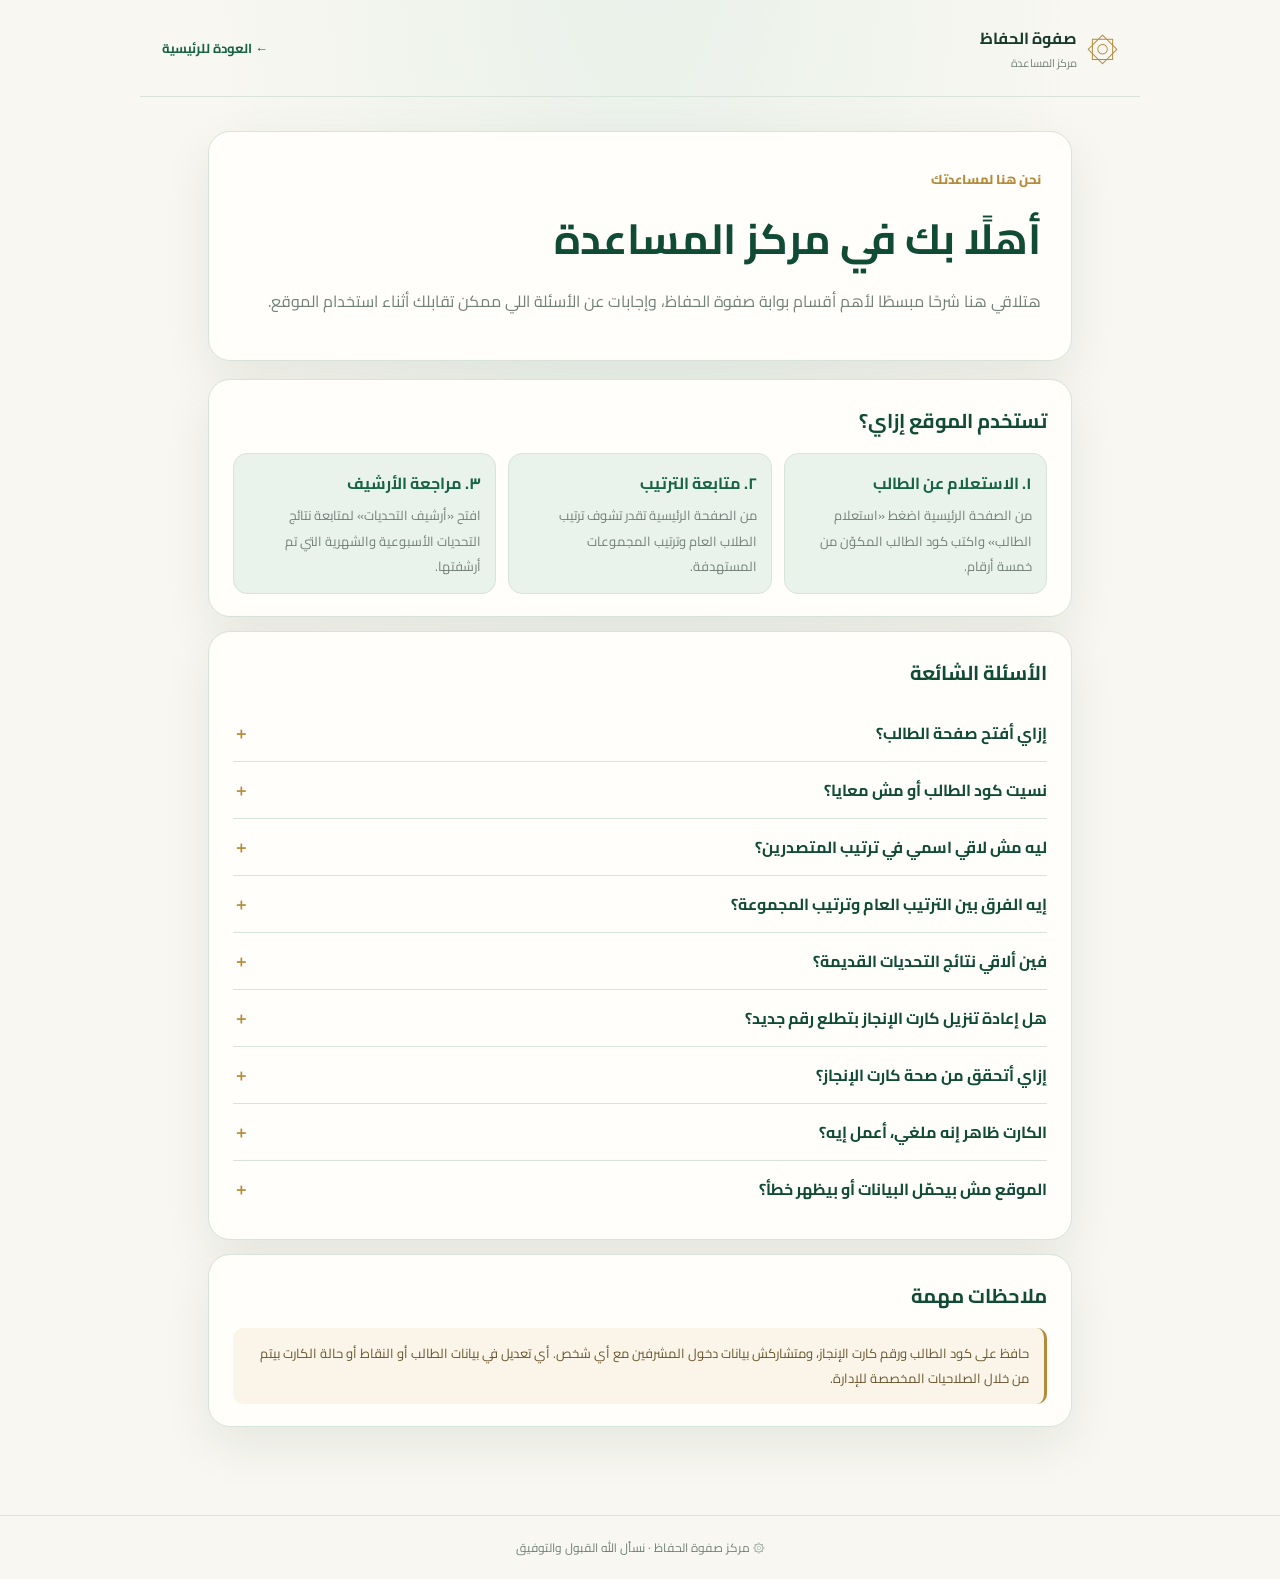
==== help.html @ 3754e18f "Add public help center page" ====
<!doctype html>
<html lang="ar" dir="rtl">
<head>
<meta charset="utf-8"><meta name="viewport" content="width=device-width,initial-scale=1">
<meta name="theme-color" content="#f8f7f1"><meta name="description" content="مركز المساعدة - بوابة مسابقة صفوة الحفاظ">
<title>مركز المساعدة | صفوة الحفاظ</title>
<link rel="preconnect" href="https://fonts.googleapis.com"><link rel="preconnect" href="https://fonts.gstatic.com" crossorigin>
<link href="https://fonts.googleapis.com/css2?family=Cairo:wght@400;500;600;700;800&display=swap" rel="stylesheet">
<style>
:root{font-family:Cairo,sans-serif;color:#18392c;background:#f8f7f1;--surface:#fffefa;--green:#176344;--deep:#104b35;--gold:#b58b3b;--muted:#718078;--line:#d8e3d9;--soft:#eaf2ec;--shadow:0 18px 50px rgba(24,57,44,.08)}
*{box-sizing:border-box}body{margin:0;min-height:100vh;background:radial-gradient(ellipse at 50% -10%,#e8f1e9 0%,transparent 48%),#f8f7f1;color:#18392c}
header{max-width:1000px;margin:auto;padding:18px 22px;border-bottom:1px solid var(--line);display:flex;align-items:center;justify-content:space-between}
.brand{display:flex;align-items:center;gap:10px;color:inherit;text-decoration:none}.mark{font-size:32px;color:var(--gold)}.brand b,.brand small{display:block}.brand small{font-size:11px;color:var(--muted)}
.back{color:var(--green);text-decoration:none;font-weight:700;font-size:13px}
main{max-width:900px;margin:34px auto;padding:0 18px 40px}.intro,.help-card{background:var(--surface);border:1px solid var(--line);border-radius:22px;box-shadow:var(--shadow)}
.intro{padding:35px 30px;margin-bottom:18px}.eyebrow{color:var(--gold);font-size:13px;font-weight:800}.intro h1{margin:8px 0;color:var(--deep);font-size:clamp(28px,5vw,42px)}p{line-height:1.95;color:var(--muted);margin:8px 0}
.help-card{padding:22px 24px;margin:14px 0}.help-card h2{margin:0 0 14px;color:var(--deep);font-size:20px}.steps{display:grid;grid-template-columns:repeat(3,1fr);gap:12px}.step{padding:14px;border:1px solid var(--line);border-radius:14px;background:var(--soft)}.step b{display:block;color:var(--green);margin-bottom:5px}.step p{font-size:13px;margin:0}
details{border-top:1px solid var(--line);padding:13px 0}details:first-of-type{border-top:0}summary{cursor:pointer;font-weight:700;color:var(--deep);list-style:none;display:flex;justify-content:space-between;gap:12px}summary::-webkit-details-marker{display:none}summary:after{content:'＋';color:var(--gold)}details[open] summary:after{content:'−'}details p{font-size:14px;margin:10px 0 0}
.notice{padding:13px 15px;border-right:3px solid var(--gold);background:#faf5e8;border-radius:10px;font-size:13px;color:#69552d;line-height:1.9}
footer{text-align:center;color:var(--muted);font-size:12px;padding:20px;border-top:1px solid var(--line)}
@media(max-width:650px){header{padding:14px}.intro{padding:25px 20px}.help-card{padding:18px}.steps{grid-template-columns:1fr}}
</style>
</head>
<body>
<header><a class="brand" href="index.html"><span class="mark">۞</span><span><b>صفوة الحفاظ</b><small>مركز المساعدة</small></span></a><a class="back" href="index.html">← العودة للرئيسية</a></header>
<main>
<section class="intro"><div class="eyebrow">نحن هنا لمساعدتك</div><h1>أهلًا بك في مركز المساعدة</h1><p>هتلاقي هنا شرحًا مبسطًا لأهم أقسام بوابة صفوة الحفاظ، وإجابات عن الأسئلة اللي ممكن تقابلك أثناء استخدام الموقع.</p></section>
<section class="help-card"><h2>تستخدم الموقع إزاي؟</h2><div class="steps">
<div class="step"><b>١. الاستعلام عن الطالب</b><p>من الصفحة الرئيسية اضغط «استعلام الطالب» واكتب كود الطالب المكوّن من خمسة أرقام.</p></div>
<div class="step"><b>٢. متابعة الترتيب</b><p>من الصفحة الرئيسية تقدر تشوف ترتيب الطلاب العام وترتيب المجموعات المستهدفة.</p></div>
<div class="step"><b>٣. مراجعة الأرشيف</b><p>افتح «أرشيف التحديات» لمتابعة نتائج التحديات الأسبوعية والشهرية التي تم أرشفتها.</p></div>
</div></section>
<section class="help-card"><h2>الأسئلة الشائعة</h2>
<details><summary>إزاي أفتح صفحة الطالب؟</summary><p>ارجع للصفحة الرئيسية، واضغط «استعلام الطالب»، ثم اكتب كود الطالب المكوّن من خمسة أرقام واضغط «عرض صفحتي».</p></details>
<details><summary>نسيت كود الطالب أو مش معايا؟</summary><p>صفحة الاستعلام بتحتاج كود الطالب. راجع إدارة المركز للحصول على الكود الصحيح، ومتستخدمش كود طالب تاني.</p></details>
<details><summary>ليه مش لاقي اسمي في ترتيب المتصدرين؟</summary><p>لوحة المتصدرين بتعرض أفضل عشرة طلاب في الترتيب العام، أو أفضل الطلاب داخل المجموعة المختارة؛ عدم ظهور الاسم في القائمة لا يعني بالضرورة عدم وجود نقاط للطالب.</p></details>
<details><summary>إيه الفرق بين الترتيب العام وترتيب المجموعة؟</summary><p>الترتيب العام بيقارن إجمالي نقاط الطلاب النشطين في المركز كله، أما ترتيب المجموعة فبيظهر أفضل الطلاب داخل المجموعة اللي تختارها.</p></details>
<details><summary>فين ألاقي نتائج التحديات القديمة؟</summary><p>من الصفحة الرئيسية انزل إلى «أرشيف التحديات»، وافتح الشهر المطلوب، وبعدها اختار نتيجة الأسبوع أو نتيجة الشهر المتاحة.</p></details>
<details><summary>هل إعادة تنزيل كارت الإنجاز بتطلع رقم جديد؟</summary><p>لا. الكارت الصادر للطالب بيحتفظ بنفس رقمه وبياناته المحفوظة عند إعادة تنزيله، إلا إذا ألغت الإدارة اعتماده.</p></details>
<details><summary>إزاي أتحقق من صحة كارت الإنجاز؟</summary><p>امسح رمز QR الموجود على الكارت بكاميرا الهاتف؛ هتفتح صفحة التحقق وتعرض حالة الكارت المسجل.</p></details>
<details><summary>الكارت ظاهر إنه ملغي، أعمل إيه؟</summary><p>تواصل مع إدارة المركز لمراجعة حالة الكارت. إعادة اعتماد الكارت أو إلغاء اعتماده من صلاحيات الإدارة فقط.</p></details>
<details><summary>الموقع مش بيحمّل البيانات أو بيظهر خطأ؟</summary><p>اتأكد من اتصال الإنترنت، وبعدها حدّث الصفحة وجرب مرة تانية. لو المشكلة مستمرة، تواصل مع إدارة المركز واذكر الصفحة اللي ظهر فيها الخطأ.</p></details>
</section>
<section class="help-card"><h2>ملاحظات مهمة</h2><div class="notice">حافظ على كود الطالب ورقم كارت الإنجاز، ومتشاركش بيانات دخول المشرفين مع أي شخص. أي تعديل في بيانات الطالب أو النقاط أو حالة الكارت بيتم من خلال الصلاحيات المخصصة للإدارة.</div></section>
</main>
<footer>۞ مركز صفوة الحفاظ · نسأل الله القبول والتوفيق</footer>
</body></html>
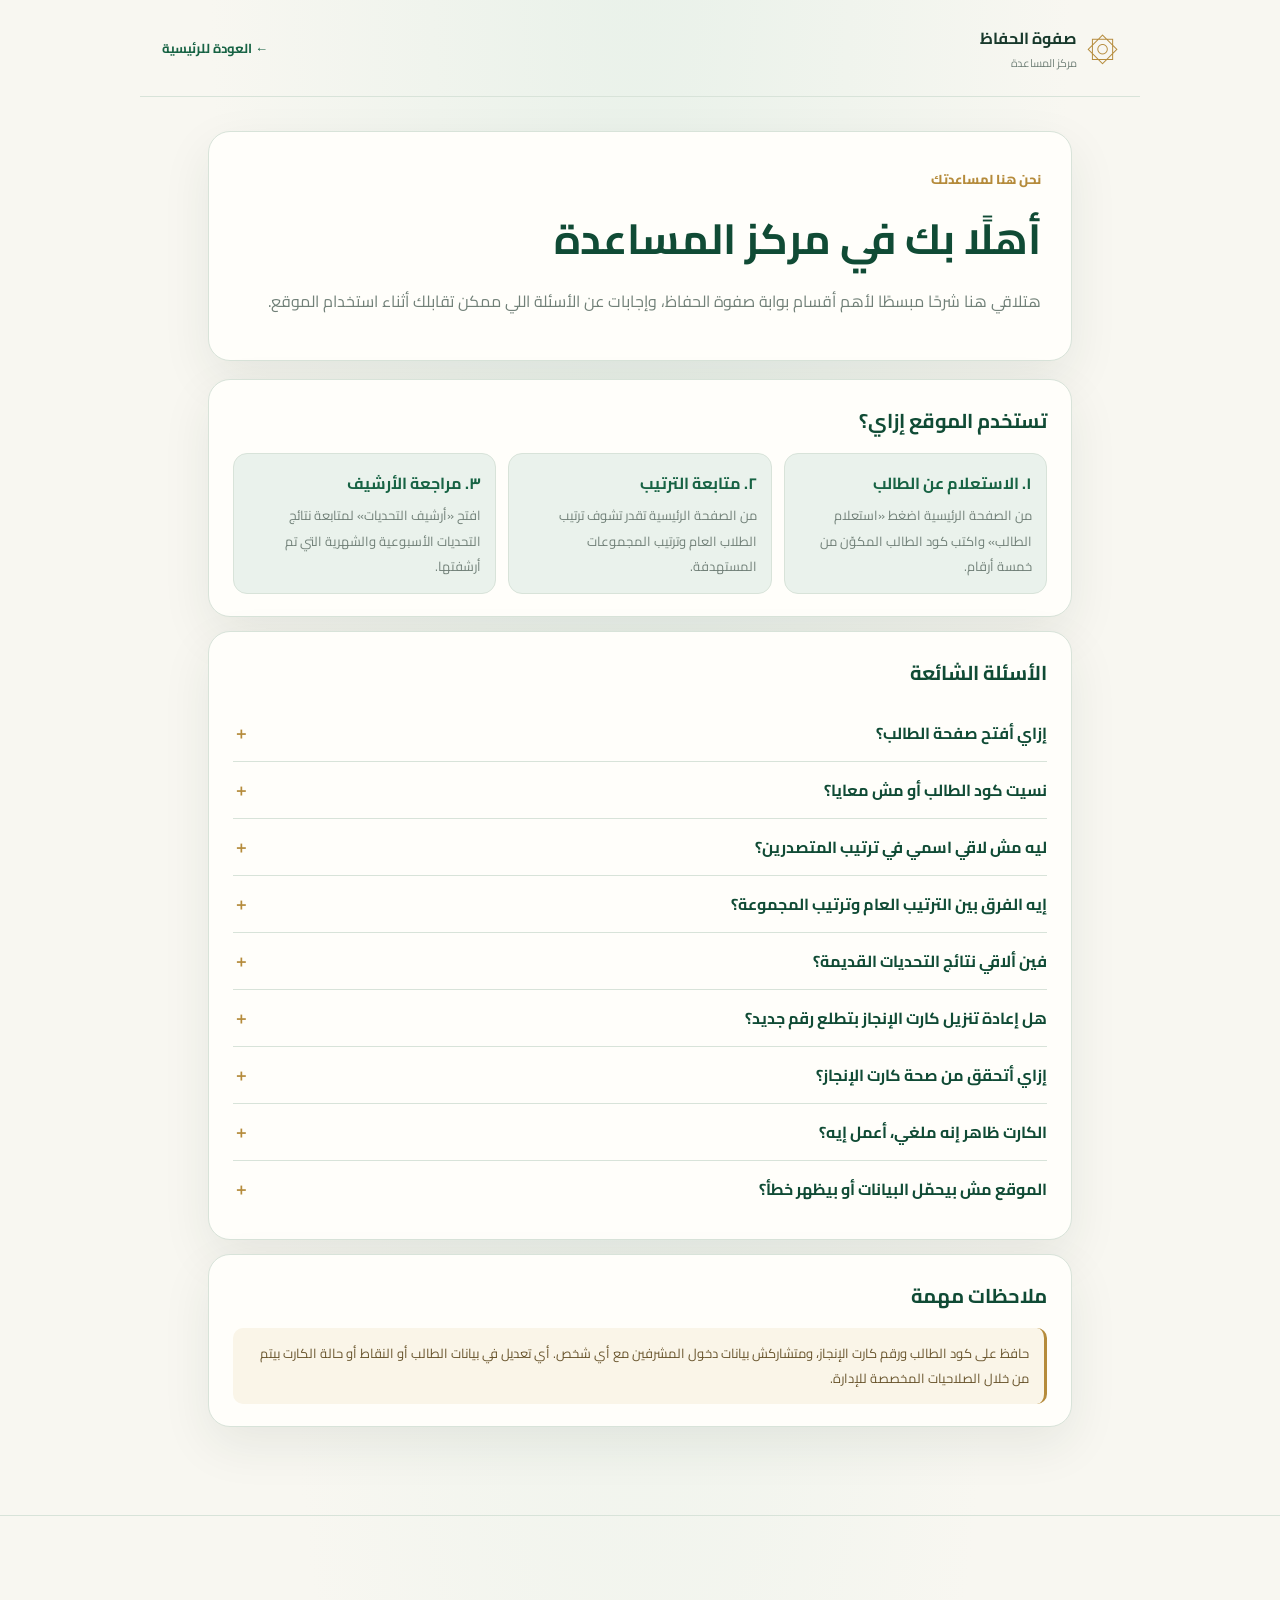
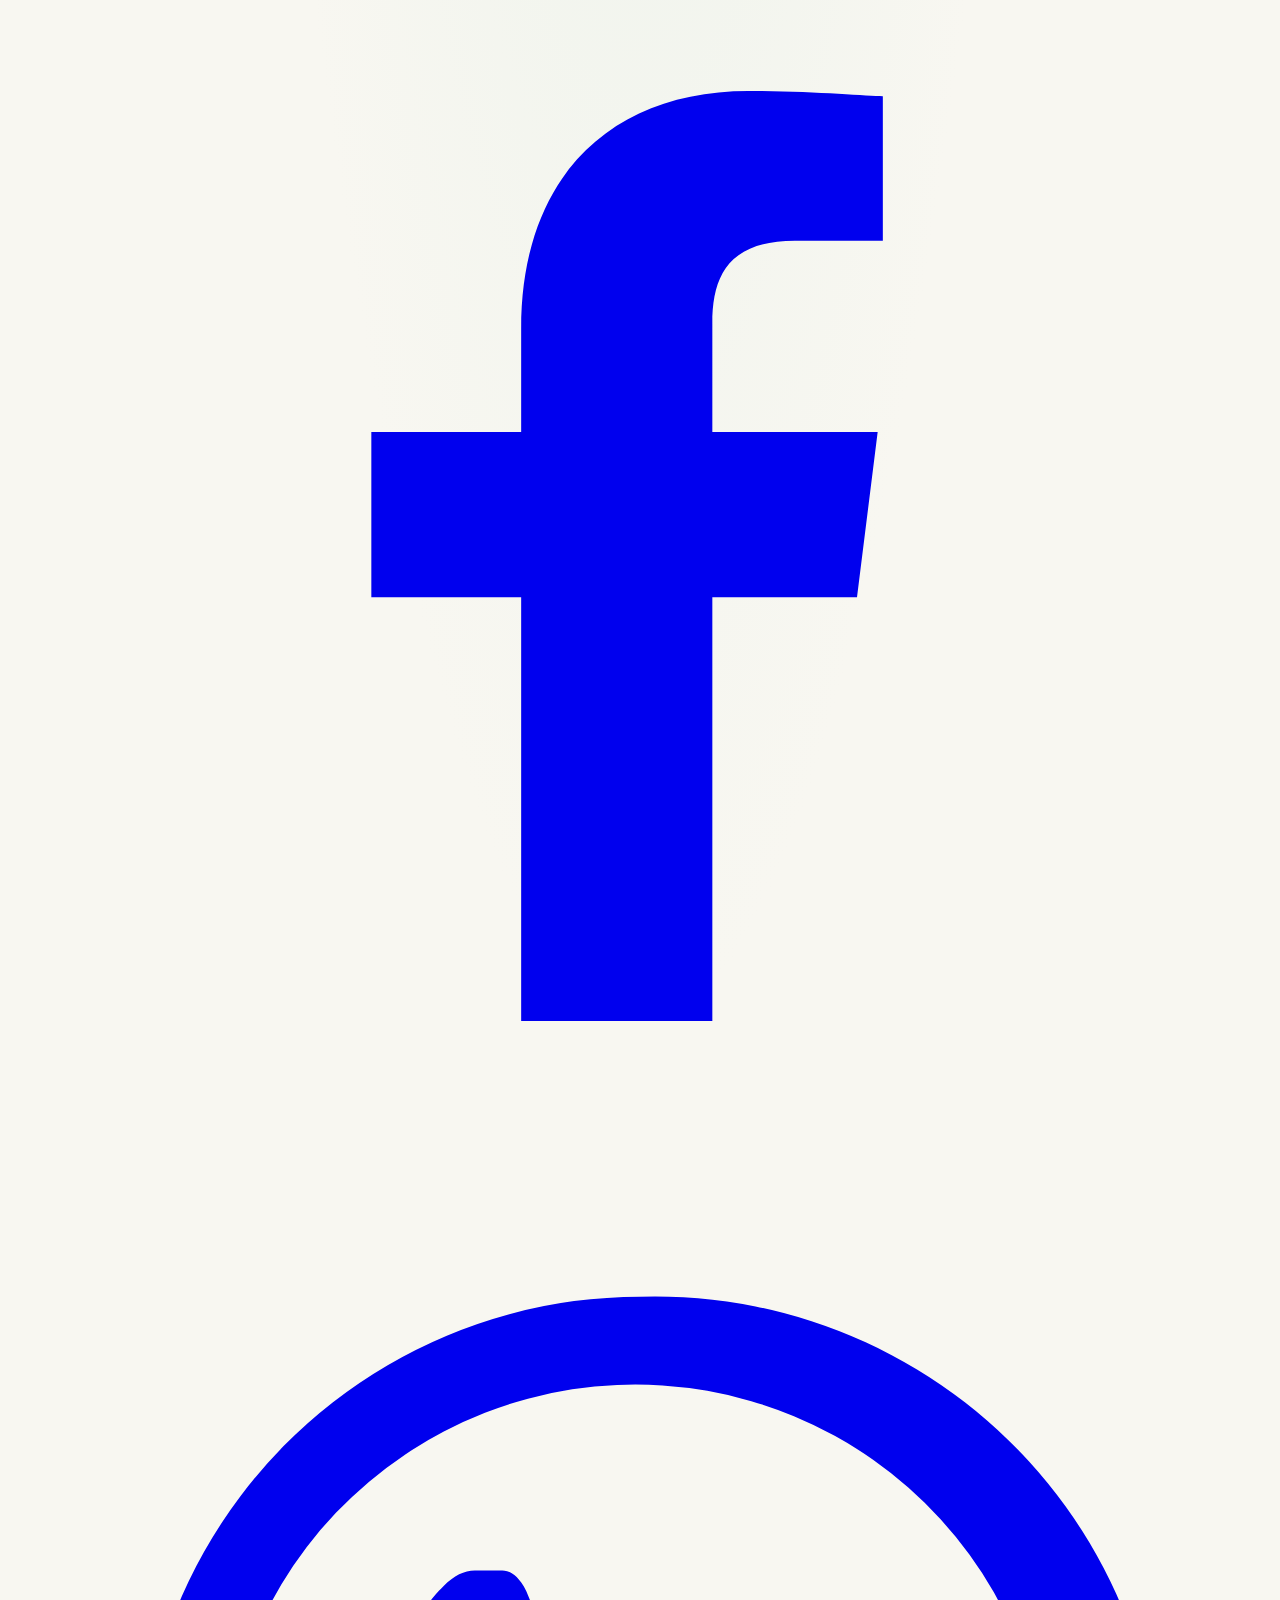
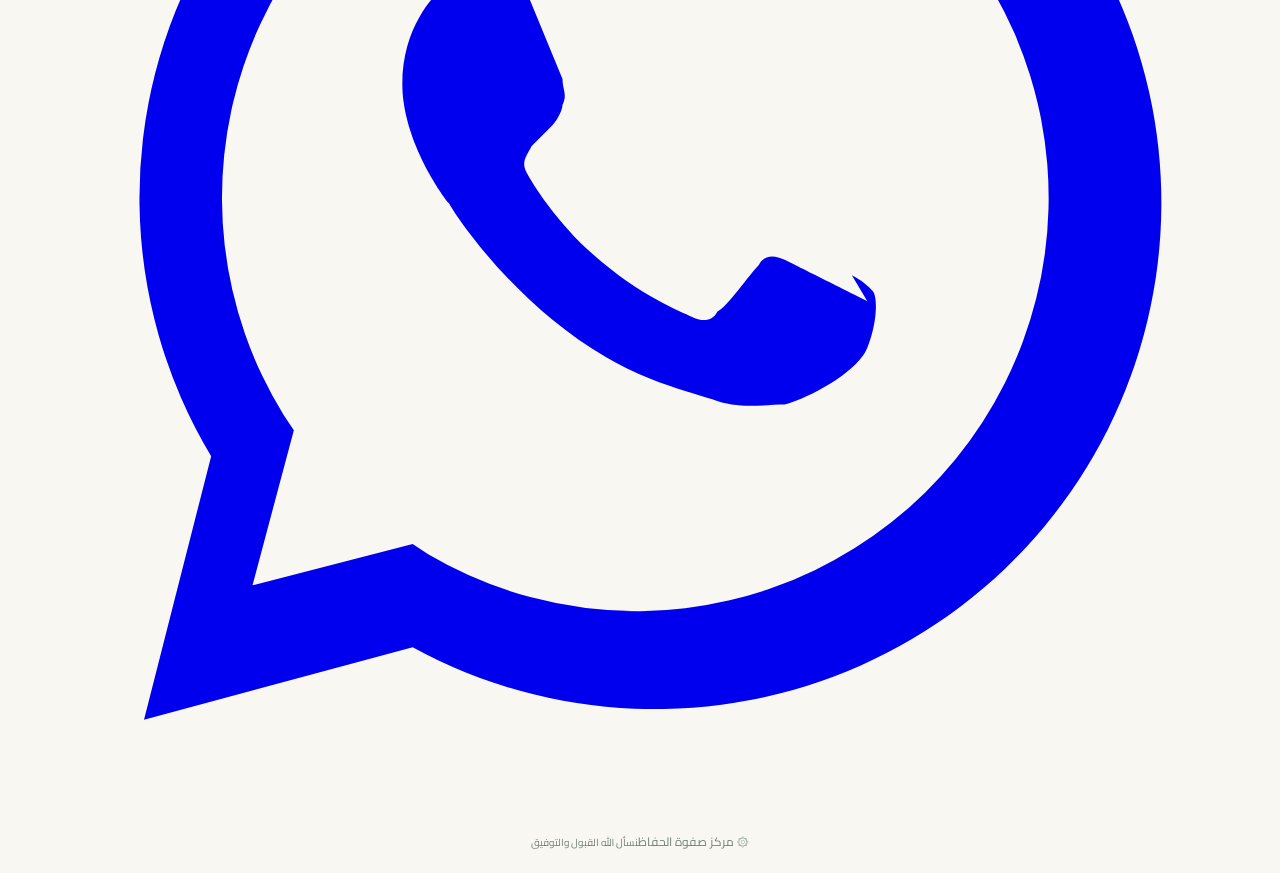
==== commit db6d937e: "Add social media links to help page footer" ====
--- a/help.html
+++ b/help.html
@@ -43,5 +43,12 @@
 </section>
 <section class="help-card"><h2>ملاحظات مهمة</h2><div class="notice">حافظ على كود الطالب ورقم كارت الإنجاز، ومتشاركش بيانات دخول المشرفين مع أي شخص. أي تعديل في بيانات الطالب أو النقاط أو حالة الكارت بيتم من خلال الصلاحيات المخصصة للإدارة.</div></section>
 </main>
-<footer>۞ مركز صفوة الحفاظ · نسأل الله القبول والتوفيق</footer>
+<footer><div class="social-links" aria-label="تابع صفوة الحفاظ">
+<a class="social-link social-facebook" href="https://www.facebook.com/share/1DaL4qU6Ko/" target="_blank" rel="noopener noreferrer" aria-label="صفحة صفوة الحفاظ على فيسبوك" title="فيسبوك">
+<svg viewBox="0 0 24 24" aria-hidden="true"><path d="M13.4 21v-8.2h2.8l.4-3.2h-3.2V7.5c0-.9.3-1.6 1.6-1.6h1.7V3.1c-.3 0-1.4-.1-2.6-.1-2.6 0-4.4 1.6-4.4 4.6v2H6.8v3.2h2.9V21h3.7Z" fill="currentColor"/></svg>
+</a>
+<a class="social-link social-whatsapp" href="https://whatsapp.com/channel/0029VbDFYfB1CYoV1nC8U43v" target="_blank" rel="noopener noreferrer" aria-label="قناة صفوة الحفاظ على واتساب" title="قناة واتساب">
+<svg viewBox="0 0 24 24" aria-hidden="true"><path d="M12 2.2a9.7 9.7 0 0 0-8.3 14.7L2.4 22l5.2-1.4A9.8 9.8 0 1 0 12 2.2Zm0 17.7a8 8 0 0 1-4.1-1.1l-.3-.2-3.1.8.8-3-.2-.3A8 8 0 1 1 12 19.9Zm4.4-6c-.2-.1-1.4-.7-1.6-.8-.2-.1-.4-.1-.5.1-.2.2-.6.8-.8.9-.1.2-.3.2-.5.1-.2-.1-1-.4-1.9-1.2-.7-.6-1.2-1.4-1.3-1.6-.1-.2 0-.3.1-.5l.4-.4c.1-.1.2-.3.2-.4.1-.2 0-.3 0-.5l-.7-1.7c-.2-.4-.4-.4-.5-.4h-.5c-.2 0-.4.1-.6.3-.2.2-.8.8-.8 1.9s.8 2.2.9 2.3c.1.2 1.6 2.5 3.9 3.4.5.2.9.3 1.2.4.5.2 1 .1 1.4.1.4-.1 1.4-.6 1.6-1.1.2-.5.2-1 .1-1.1-.1-.1-.2-.2-.4-.3Z" fill="currentColor"/></svg>
+</a>
+</div>۞ مركز صفوة الحفاظ<small>نسأل الله القبول والتوفيق</small></footer>
 </body></html>
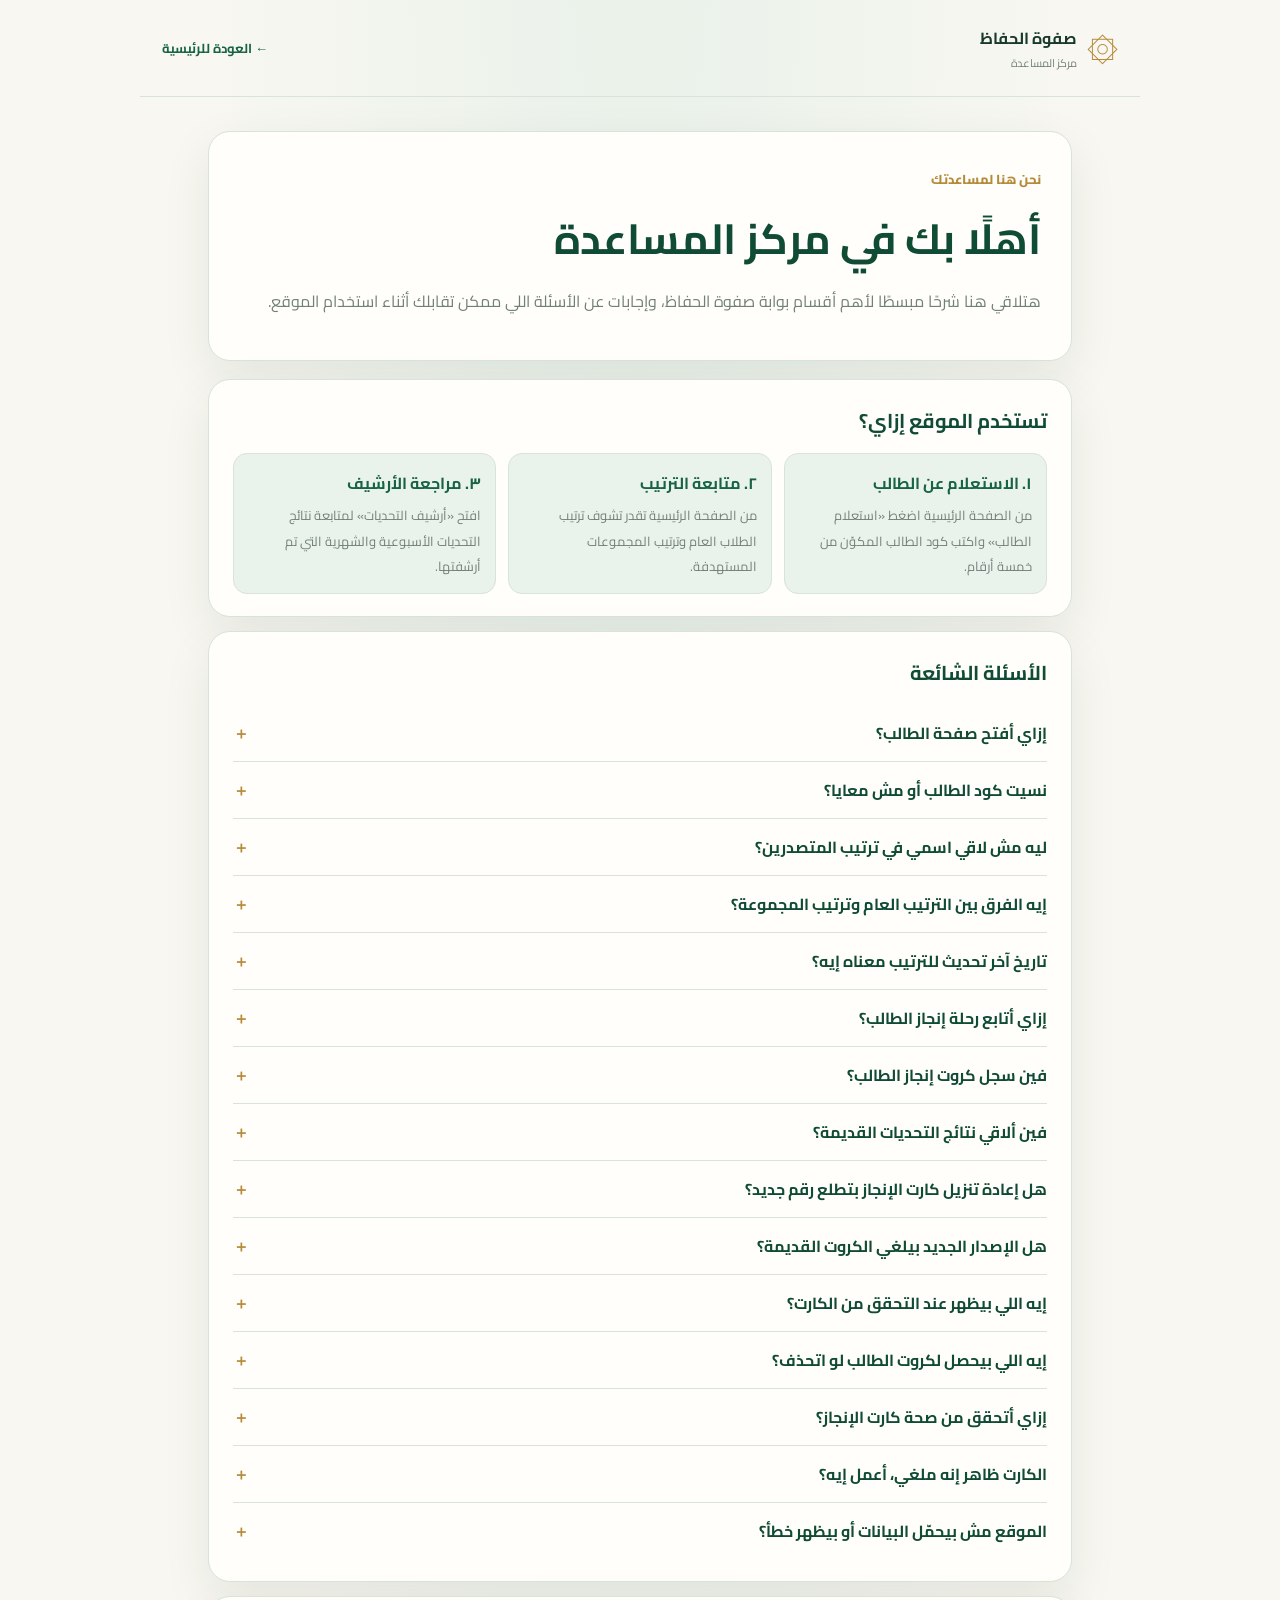
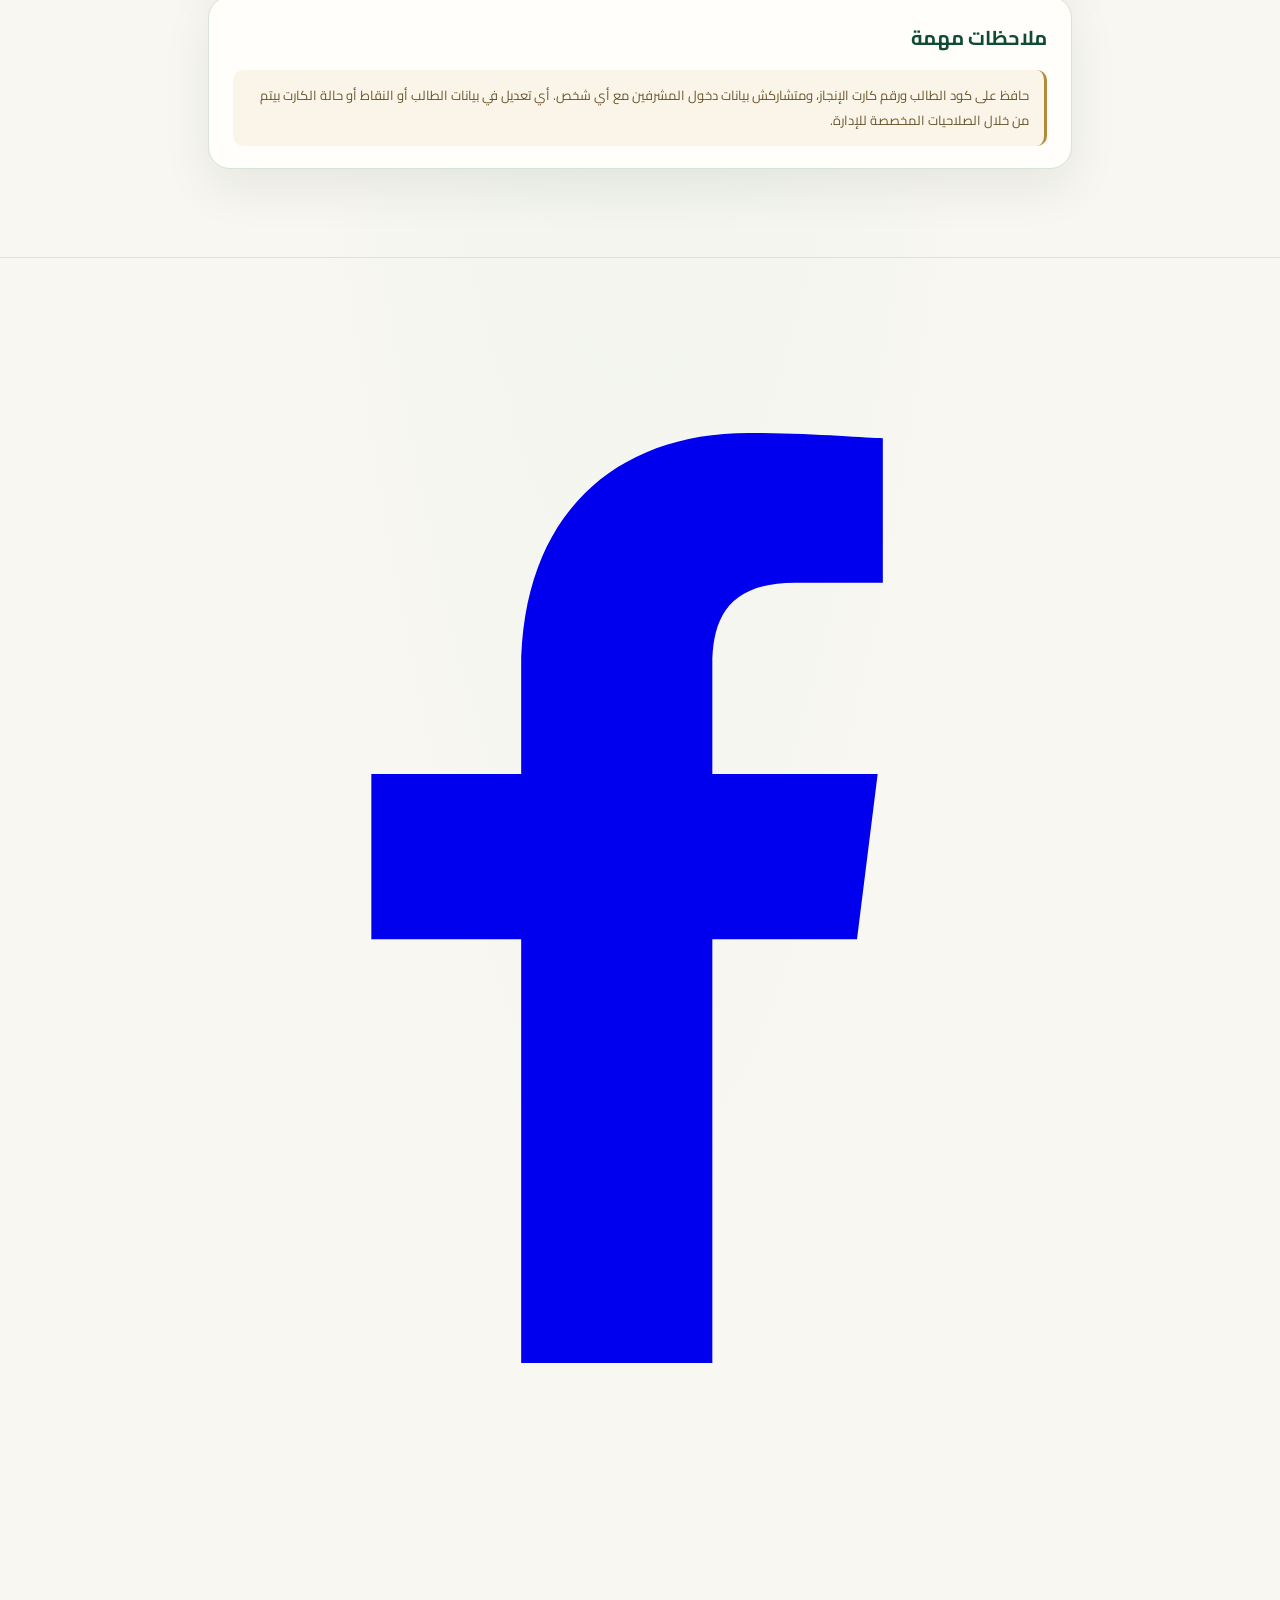
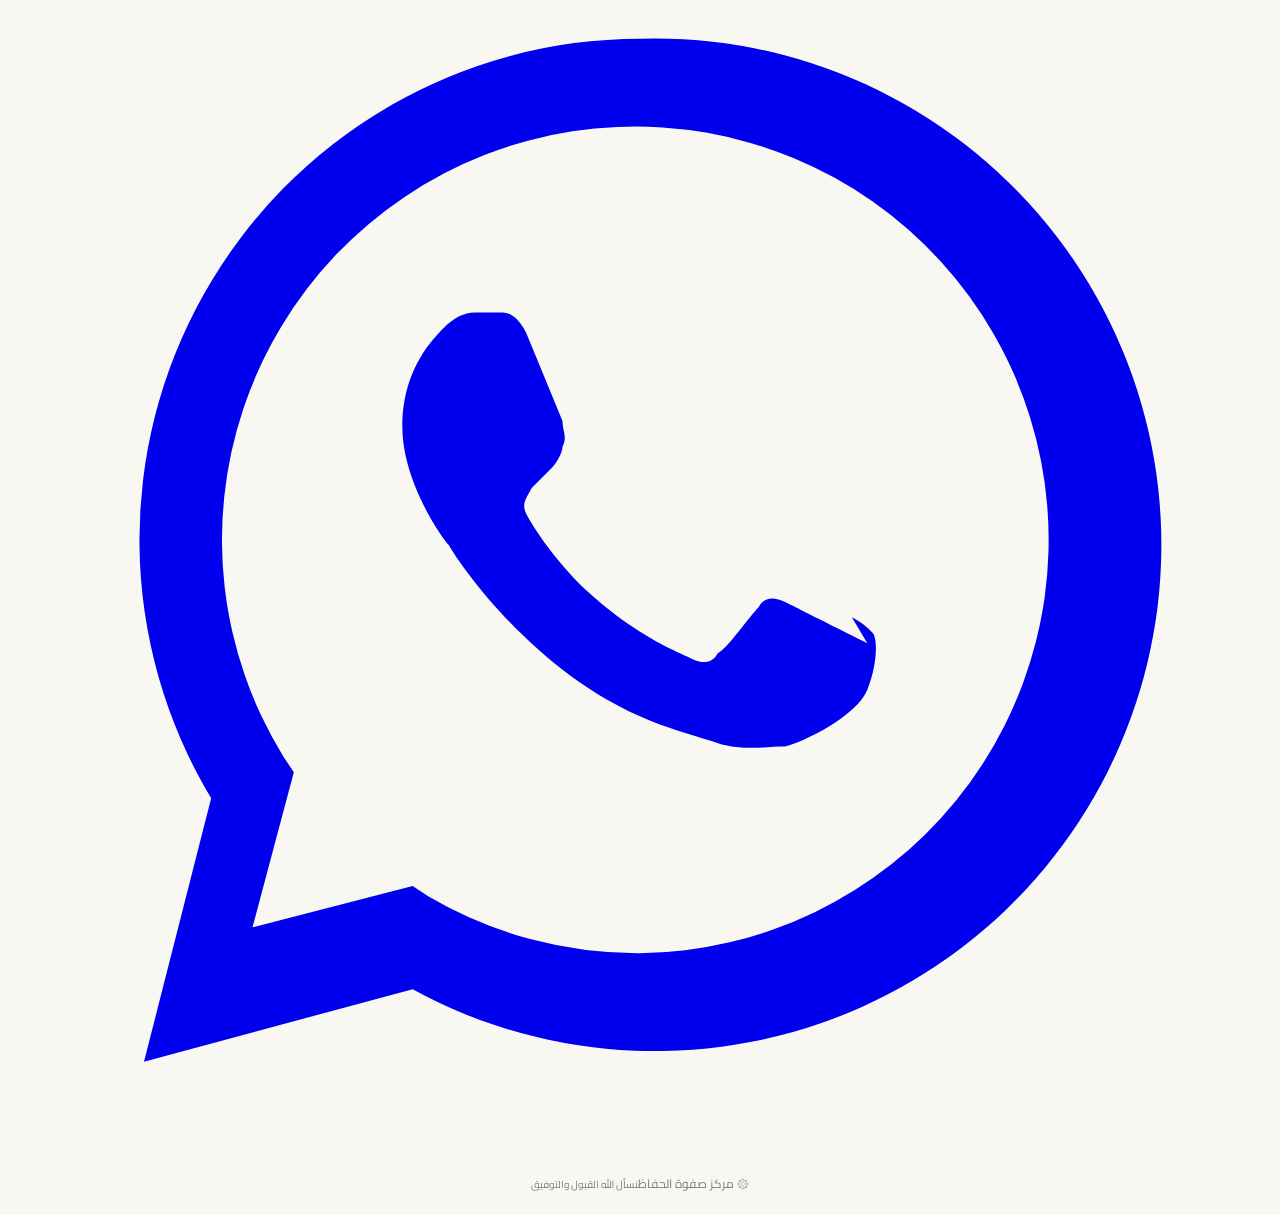
==== commit cc4b2fda: "Update help center for current card and ranking behavior" ====
--- a/help.html
+++ b/help.html
@@ -34,9 +34,15 @@
 <details><summary>إزاي أفتح صفحة الطالب؟</summary><p>ارجع للصفحة الرئيسية، واضغط «استعلام الطالب»، ثم اكتب كود الطالب المكوّن من خمسة أرقام واضغط «عرض صفحتي».</p></details>
 <details><summary>نسيت كود الطالب أو مش معايا؟</summary><p>صفحة الاستعلام بتحتاج كود الطالب. راجع إدارة المركز للحصول على الكود الصحيح، ومتستخدمش كود طالب تاني.</p></details>
 <details><summary>ليه مش لاقي اسمي في ترتيب المتصدرين؟</summary><p>لوحة المتصدرين بتعرض أفضل عشرة طلاب في الترتيب العام، أو أفضل الطلاب داخل المجموعة المختارة؛ عدم ظهور الاسم في القائمة لا يعني بالضرورة عدم وجود نقاط للطالب.</p></details>
-<details><summary>إيه الفرق بين الترتيب العام وترتيب المجموعة؟</summary><p>الترتيب العام بيقارن إجمالي نقاط الطلاب النشطين في المركز كله، أما ترتيب المجموعة فبيظهر أفضل الطلاب داخل المجموعة اللي تختارها.</p></details>
+<details><summary>إيه الفرق بين الترتيب العام وترتيب المجموعة؟</summary><p>الترتيب العام بيقارن إجمالي نقاط الطلاب النشطين في المركز كله، أما ترتيب المجموعة فبيظهر أفضل الطلاب داخل المجموعة اللي تختارها. لو أكتر من طالب متساويين في النقاط، بيظهروا في نفس المركز مع توضيح «مكرر»، والمراكز اللي بعدهم بتكمل بالترتيب المعتاد.</p></details>
+<details><summary>تاريخ آخر تحديث للترتيب معناه إيه؟</summary><p>التاريخ والوقت المعروضين تحت عنوان لوحات الشرف بيوضحوا آخر وقت اتسجل فيه تغيير مؤثر على ترتيب الطلاب النشطين، زي تعديل النقاط أو بيانات الطالب اللي بتأثر على الترتيب.</p></details>
+<details><summary>إزاي أتابع رحلة إنجاز الطالب؟</summary><p>من إدارة الطلاب ابحث عن الطالب وافتح ملفه. هتلاقي قسم «رحلة إنجاز الطالب» وفيه تسلسل زمني لعمليات إضافة وخصم النقاط والمستويات اللي وصل لها الطالب.</p></details>
+<details><summary>فين سجل كروت إنجاز الطالب؟</summary><p>من ملف الطالب في إدارة الطلاب هتلاقي «سجل كروت الإنجاز»، وفيه رقم كل إصدار وتاريخ إصداره وحالته، وأي سبب وتاريخ لإلغاء الاعتماد.</p></details>
 <details><summary>فين ألاقي نتائج التحديات القديمة؟</summary><p>من الصفحة الرئيسية انزل إلى «أرشيف التحديات»، وافتح الشهر المطلوب، وبعدها اختار نتيجة الأسبوع أو نتيجة الشهر المتاحة.</p></details>
-<details><summary>هل إعادة تنزيل كارت الإنجاز بتطلع رقم جديد؟</summary><p>لا. الكارت الصادر للطالب بيحتفظ بنفس رقمه وبياناته المحفوظة عند إعادة تنزيله، إلا إذا ألغت الإدارة اعتماده.</p></details>
+<details><summary>هل إعادة تنزيل كارت الإنجاز بتطلع رقم جديد؟</summary><p>لو بيانات الإنجاز لم تتغير، إعادة تنزيل الكارت بتستخدم نفس الإصدار ونفس رقم الكارت ورمز QR. لو بيانات الإنجاز اتغيرت، بيصدر إصدار جديد برقم كارت ورمز QR مختلفين.</p></details>
+<details><summary>هل الإصدار الجديد بيلغي الكروت القديمة؟</summary><p>لا. كل إصدار سابق يفضل محفوظًا ومعتمدًا بشكل مستقل، حتى لو صدر إصدار أحدث. الإلغاء لا يتم تلقائيًا؛ إدارة المركز هي اللي تقدر تلغي اعتماد إصدار معين أو تعيد اعتماده.</p></details>
+<details><summary>إيه اللي بيظهر عند التحقق من الكارت؟</summary><p>صفحة التحقق بتعرض بيانات الإصدار المحفوظة وقت صدوره وحالته الحالية. لو الكارت اتلغى، هيظهر إنه ملغي بدل ما يظهر كأنه غير مسجل.</p></details>
+<details><summary>إيه اللي بيحصل لكروت الطالب لو اتحذف؟</summary><p>سجلات الكروت القديمة بتفضل محفوظة لأغراض التحقق، لكن كل كروت الطالب تتحول إلى ملغاة الاعتماد، ويظهر سبب الإلغاء إنه تم حذف الطالب.</p></details>
 <details><summary>إزاي أتحقق من صحة كارت الإنجاز؟</summary><p>امسح رمز QR الموجود على الكارت بكاميرا الهاتف؛ هتفتح صفحة التحقق وتعرض حالة الكارت المسجل.</p></details>
 <details><summary>الكارت ظاهر إنه ملغي، أعمل إيه؟</summary><p>تواصل مع إدارة المركز لمراجعة حالة الكارت. إعادة اعتماد الكارت أو إلغاء اعتماده من صلاحيات الإدارة فقط.</p></details>
 <details><summary>الموقع مش بيحمّل البيانات أو بيظهر خطأ؟</summary><p>اتأكد من اتصال الإنترنت، وبعدها حدّث الصفحة وجرب مرة تانية. لو المشكلة مستمرة، تواصل مع إدارة المركز واذكر الصفحة اللي ظهر فيها الخطأ.</p></details>
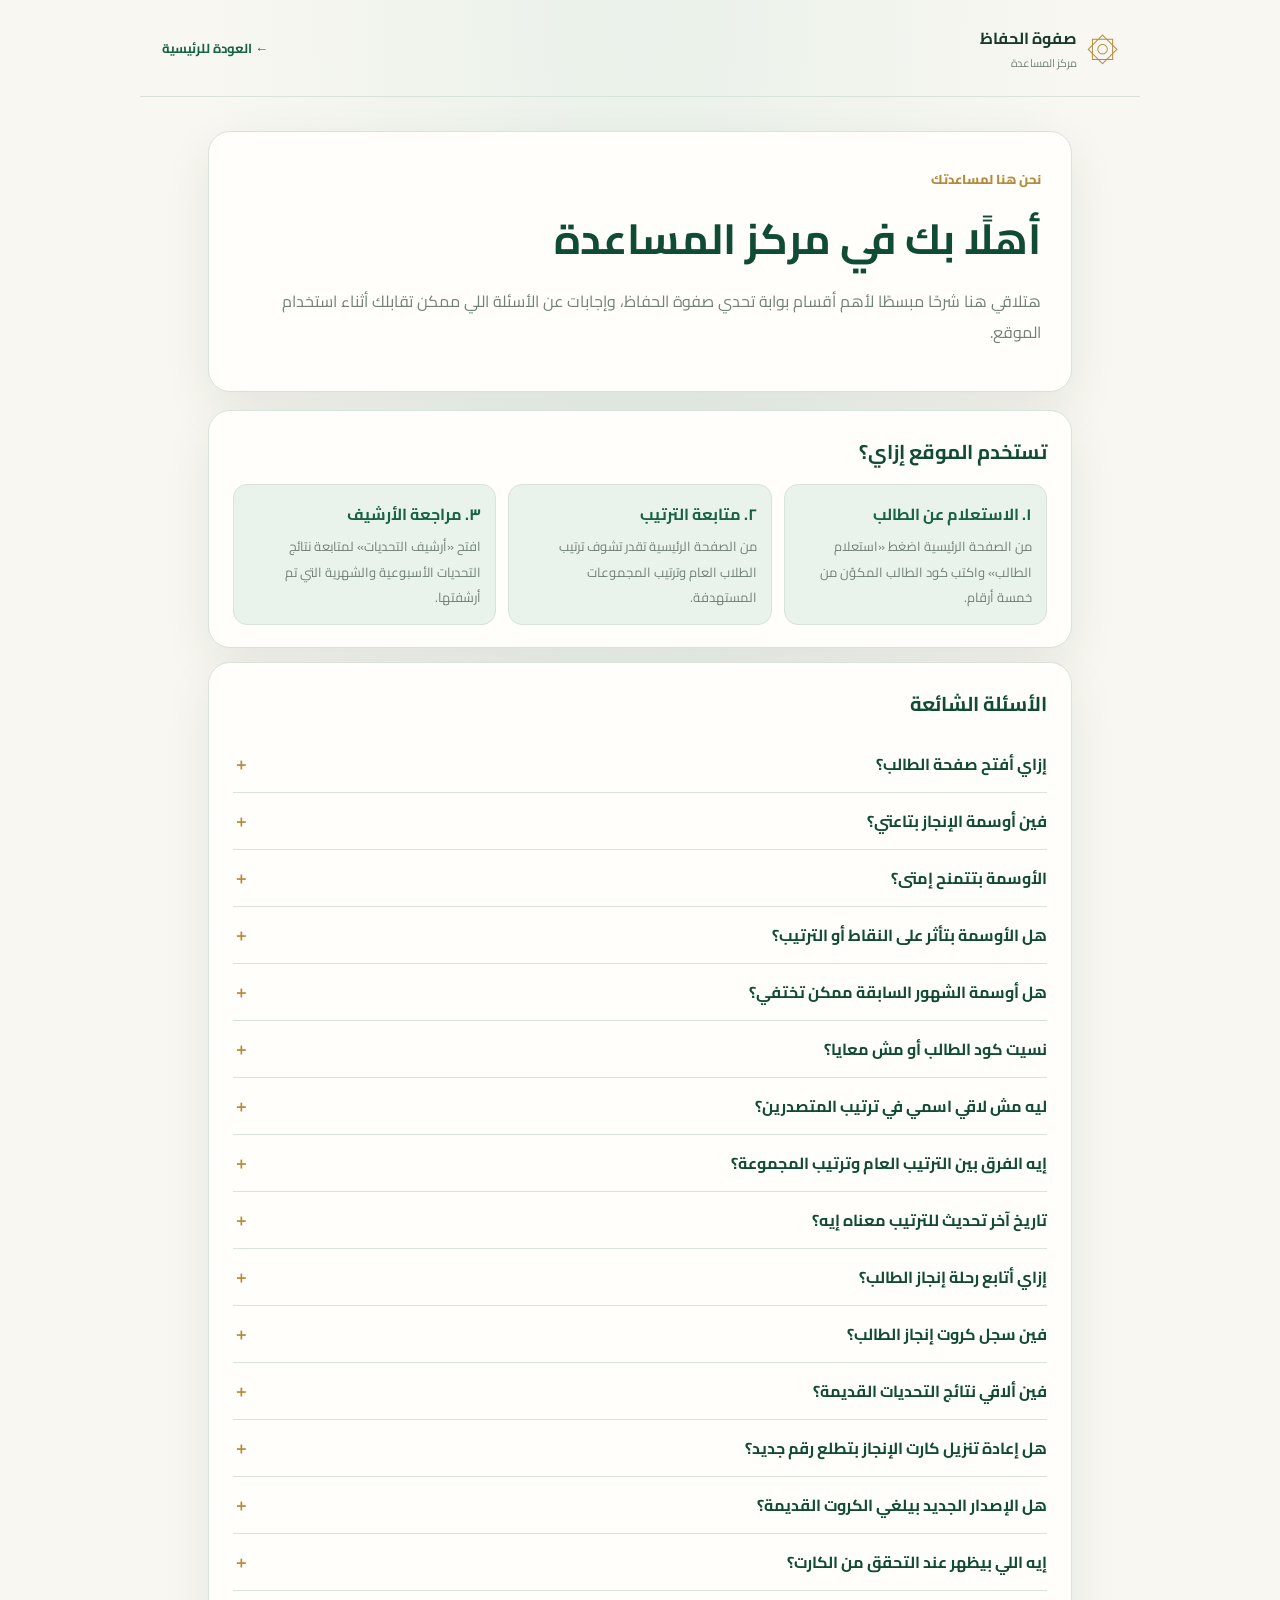
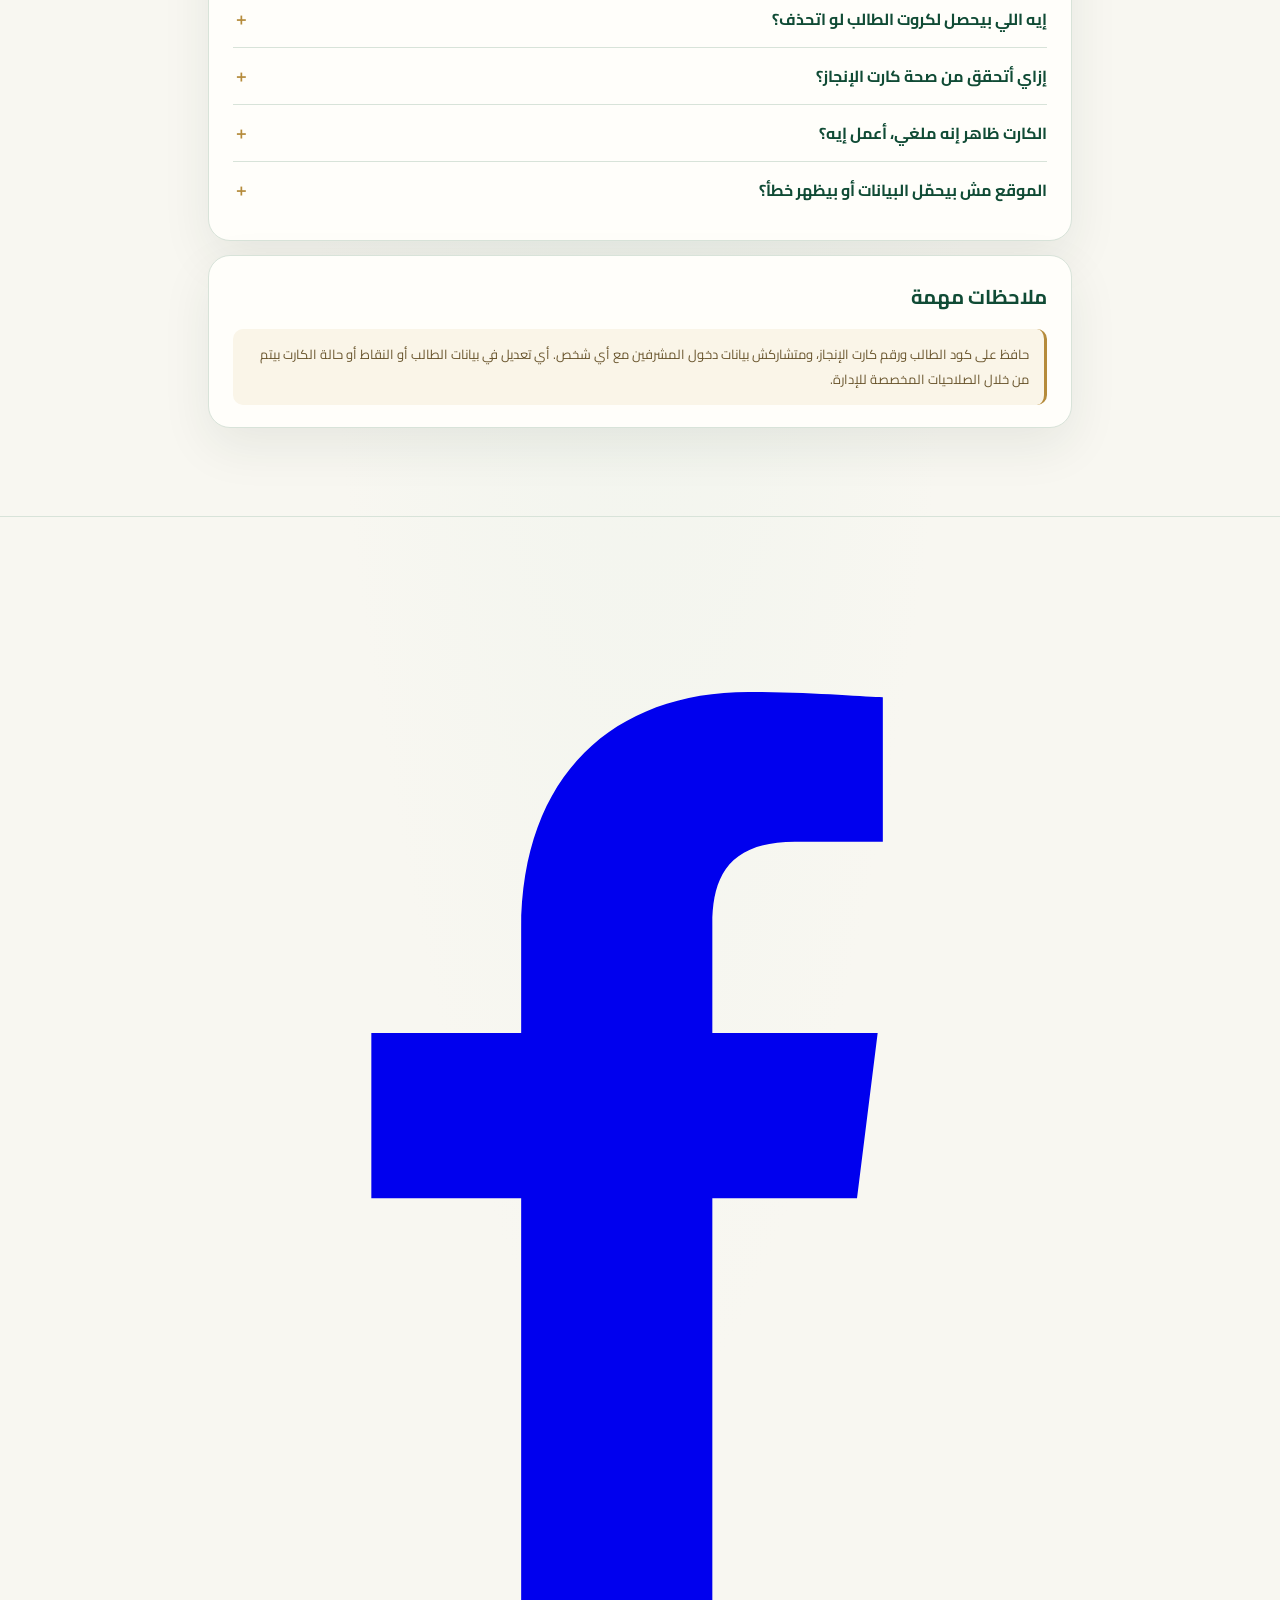
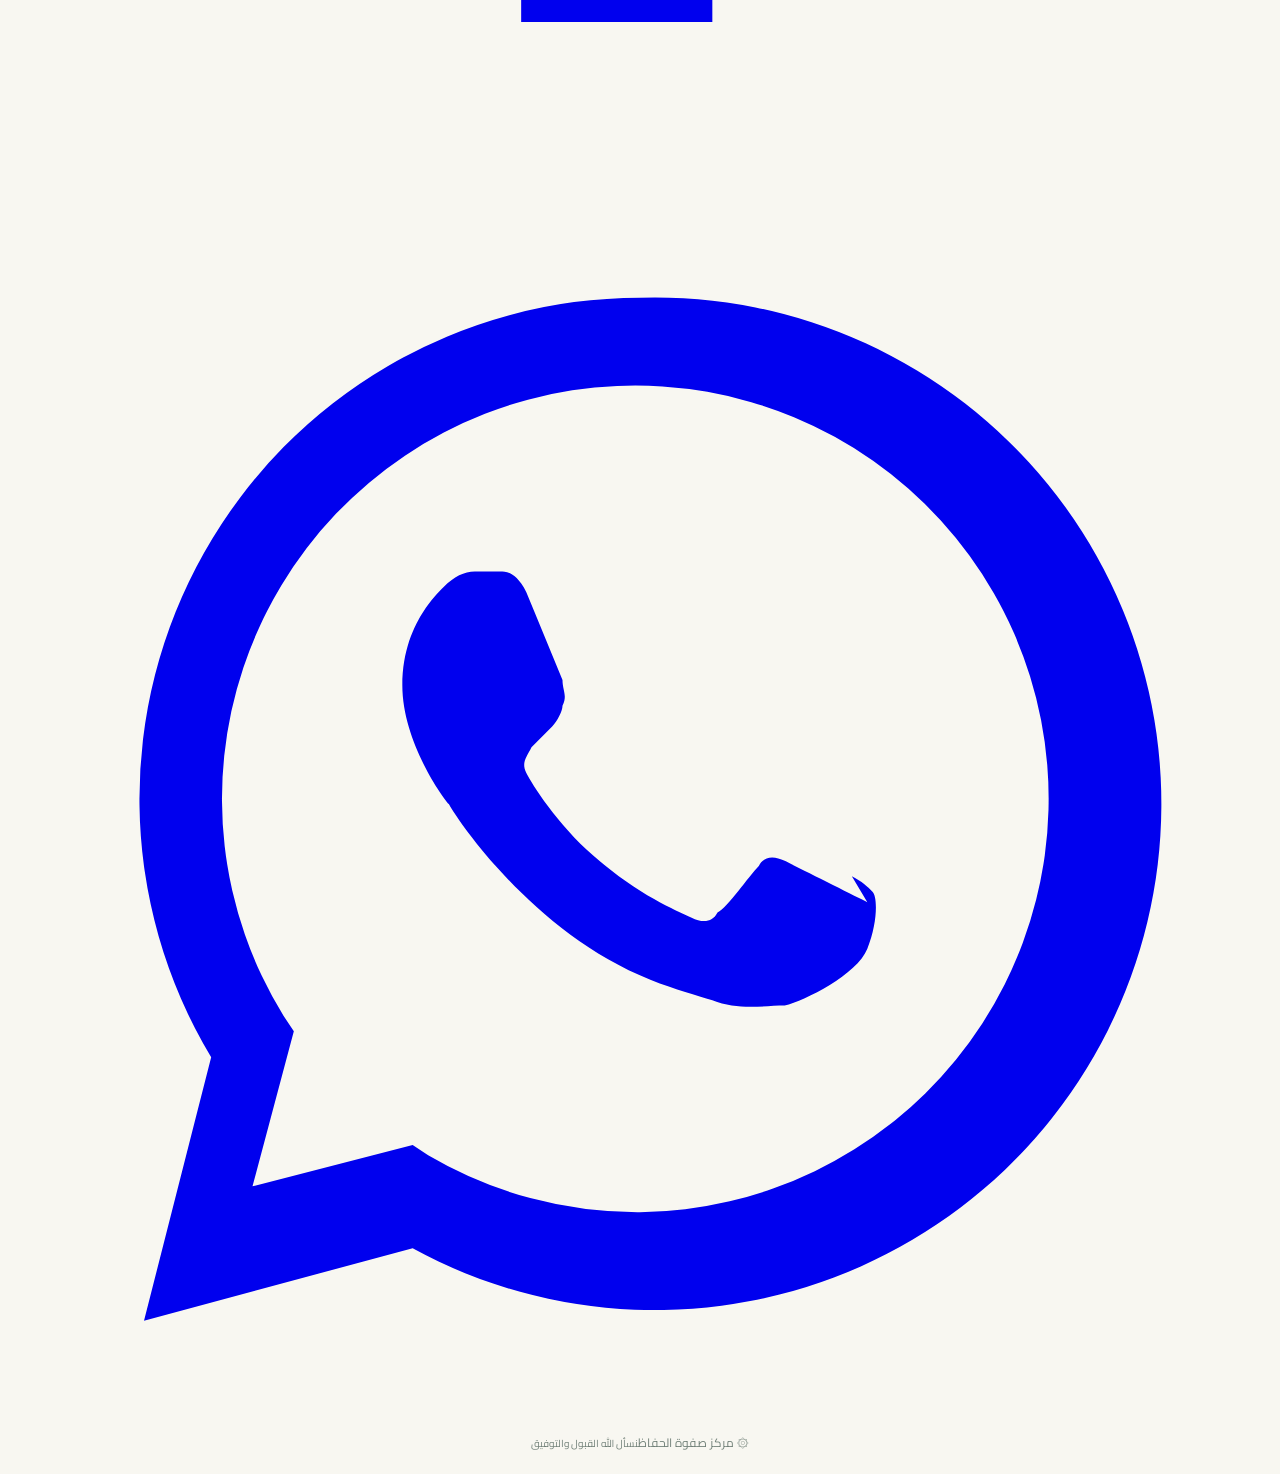
==== commit 2ecc70bc: "Document student achievement awards in help center" ====
--- a/help.html
+++ b/help.html
@@ -2,7 +2,7 @@
 <html lang="ar" dir="rtl">
 <head>
 <meta charset="utf-8"><meta name="viewport" content="width=device-width,initial-scale=1">
-<meta name="theme-color" content="#f8f7f1"><meta name="description" content="مركز المساعدة - بوابة مسابقة صفوة الحفاظ">
+<meta name="theme-color" content="#f8f7f1"><meta name="description" content="مركز المساعدة - بوابة تحدي صفوة الحفاظ">
 <title>مركز المساعدة | صفوة الحفاظ</title>
 <link rel="preconnect" href="https://fonts.googleapis.com"><link rel="preconnect" href="https://fonts.gstatic.com" crossorigin>
 <link href="https://fonts.googleapis.com/css2?family=Cairo:wght@400;500;600;700;800&display=swap" rel="stylesheet">
@@ -24,7 +24,7 @@
 <body>
 <header><a class="brand" href="index.html"><span class="mark">۞</span><span><b>صفوة الحفاظ</b><small>مركز المساعدة</small></span></a><a class="back" href="index.html">← العودة للرئيسية</a></header>
 <main>
-<section class="intro"><div class="eyebrow">نحن هنا لمساعدتك</div><h1>أهلًا بك في مركز المساعدة</h1><p>هتلاقي هنا شرحًا مبسطًا لأهم أقسام بوابة صفوة الحفاظ، وإجابات عن الأسئلة اللي ممكن تقابلك أثناء استخدام الموقع.</p></section>
+<section class="intro"><div class="eyebrow">نحن هنا لمساعدتك</div><h1>أهلًا بك في مركز المساعدة</h1><p>هتلاقي هنا شرحًا مبسطًا لأهم أقسام بوابة تحدي صفوة الحفاظ، وإجابات عن الأسئلة اللي ممكن تقابلك أثناء استخدام الموقع.</p></section>
 <section class="help-card"><h2>تستخدم الموقع إزاي؟</h2><div class="steps">
 <div class="step"><b>١. الاستعلام عن الطالب</b><p>من الصفحة الرئيسية اضغط «استعلام الطالب» واكتب كود الطالب المكوّن من خمسة أرقام.</p></div>
 <div class="step"><b>٢. متابعة الترتيب</b><p>من الصفحة الرئيسية تقدر تشوف ترتيب الطلاب العام وترتيب المجموعات المستهدفة.</p></div>
@@ -32,6 +32,10 @@
 </div></section>
 <section class="help-card"><h2>الأسئلة الشائعة</h2>
 <details><summary>إزاي أفتح صفحة الطالب؟</summary><p>ارجع للصفحة الرئيسية، واضغط «استعلام الطالب»، ثم اكتب كود الطالب المكوّن من خمسة أرقام واضغط «عرض صفحتي».</p></details>
+<details><summary>فين أوسمة الإنجاز بتاعتي؟</summary><p>بعد الاستعلام عن الطالب، هتلاقي قسم «أوسمة الإنجاز» وفيه أوسمة التحدي الحالي أو آخر تحدٍ مكتمل. اضغط «عرض جميع الأوسمة» لمشاهدة سجل أوسمتك من الشهور السابقة، مرتبًا حسب التحدي.</p></details>
+<details><summary>الأوسمة بتتمنح إمتى؟</summary><p>أوسمة بلوغ المجموعة المستهدفة وتخطيها بتظهر عند تحقق شروطها أثناء التحدي. أما أوسمة الترتيب العام والصدارة فتظهر بعد إغلاق التحدي واعتماد نتائجه.</p></details>
+<details><summary>هل الأوسمة بتأثر على النقاط أو الترتيب؟</summary><p>لا. الأوسمة للتكريم والتحفيز فقط، ومش بتضيف نقاط ومش بتغيّر المستوى أو ترتيب الطالب.</p></details>
+<details><summary>هل أوسمة الشهور السابقة ممكن تختفي؟</summary><p>الأوسمة المستحقة بتفضل محفوظة في سجل الإنجازات. لو الإدارة ألغت وسامًا بعد المراجعة، مش هيظهر ضمن الأوسمة السارية، لكن سجل العملية بيظل محفوظًا لدى الإدارة.</p></details>
 <details><summary>نسيت كود الطالب أو مش معايا؟</summary><p>صفحة الاستعلام بتحتاج كود الطالب. راجع إدارة المركز للحصول على الكود الصحيح، ومتستخدمش كود طالب تاني.</p></details>
 <details><summary>ليه مش لاقي اسمي في ترتيب المتصدرين؟</summary><p>لوحة المتصدرين بتعرض أفضل عشرة طلاب في الترتيب العام، أو أفضل الطلاب داخل المجموعة المختارة؛ عدم ظهور الاسم في القائمة لا يعني بالضرورة عدم وجود نقاط للطالب.</p></details>
 <details><summary>إيه الفرق بين الترتيب العام وترتيب المجموعة؟</summary><p>الترتيب العام بيقارن إجمالي نقاط الطلاب النشطين في المركز كله، أما ترتيب المجموعة فبيظهر أفضل الطلاب داخل المجموعة اللي تختارها. لو أكتر من طالب متساويين في النقاط، بيظهروا في نفس المركز مع توضيح «مكرر»، والمراكز اللي بعدهم بتكمل بالترتيب المعتاد.</p></details>
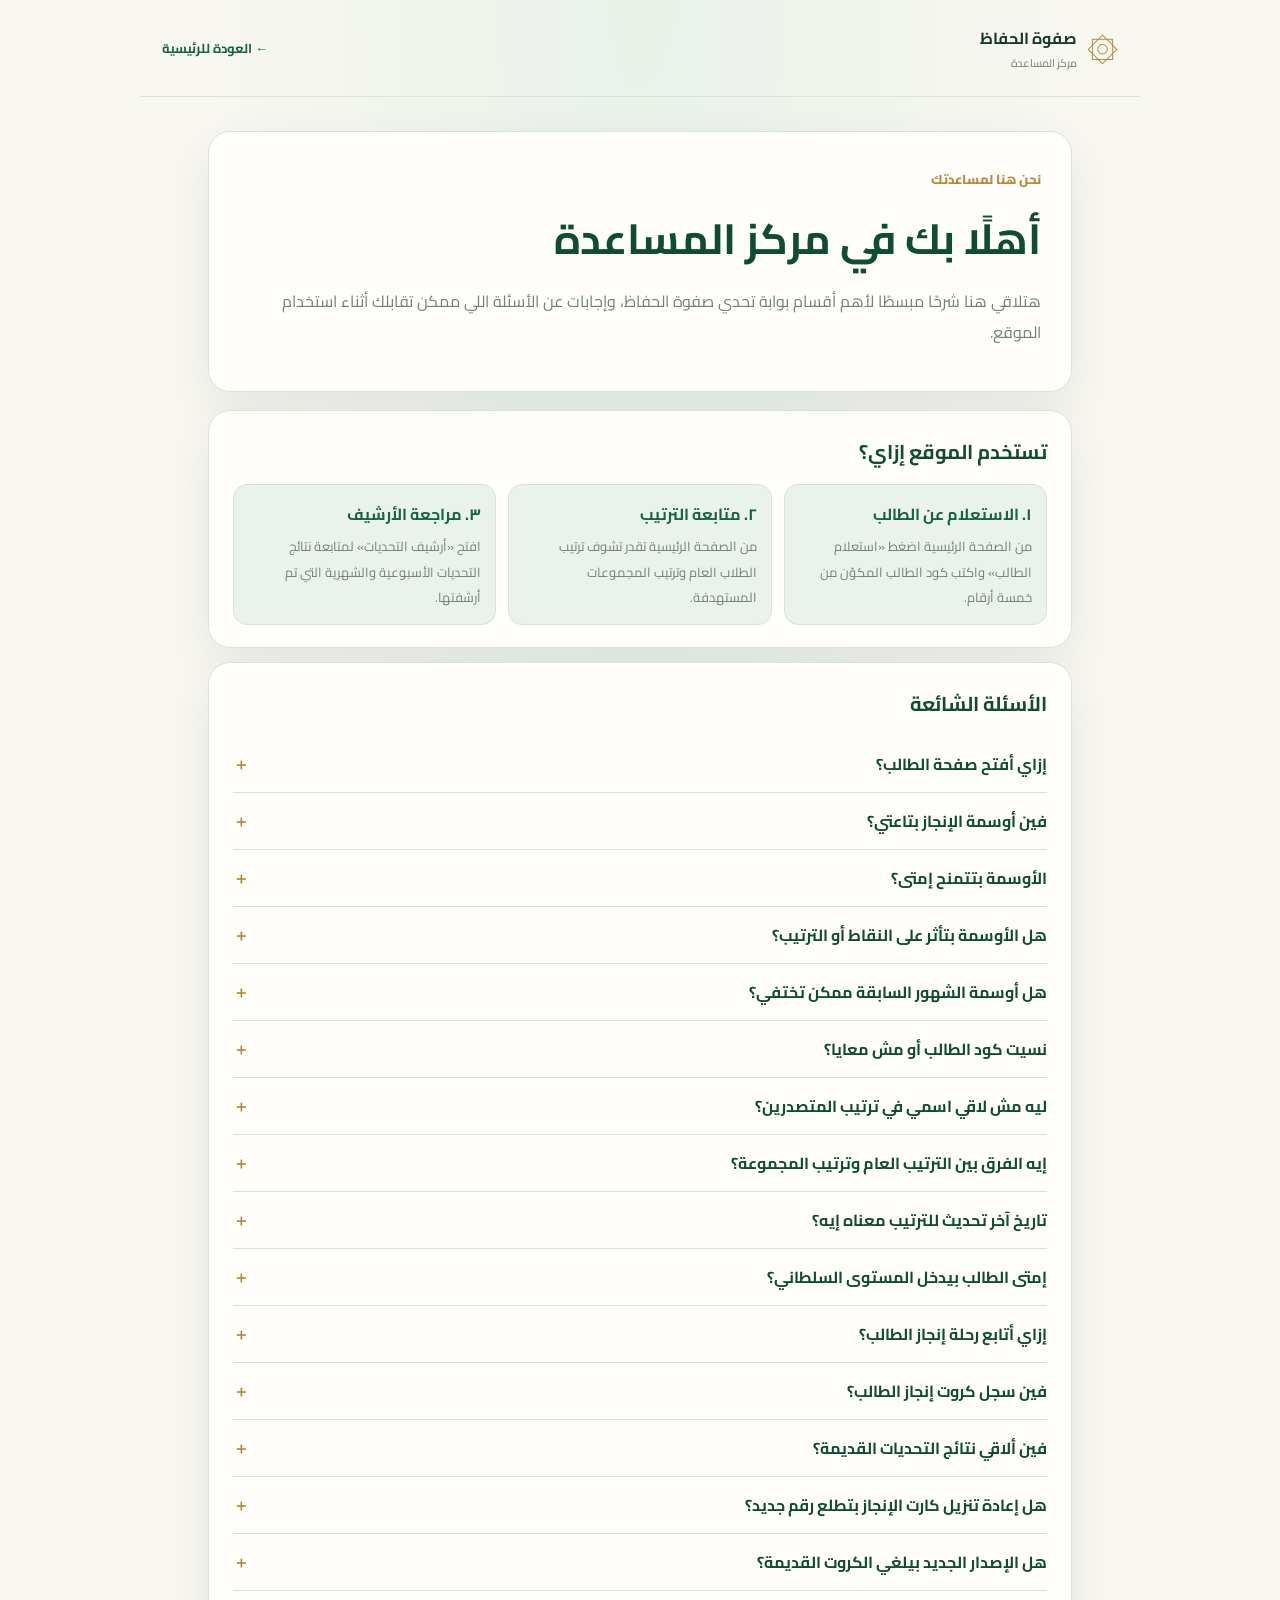
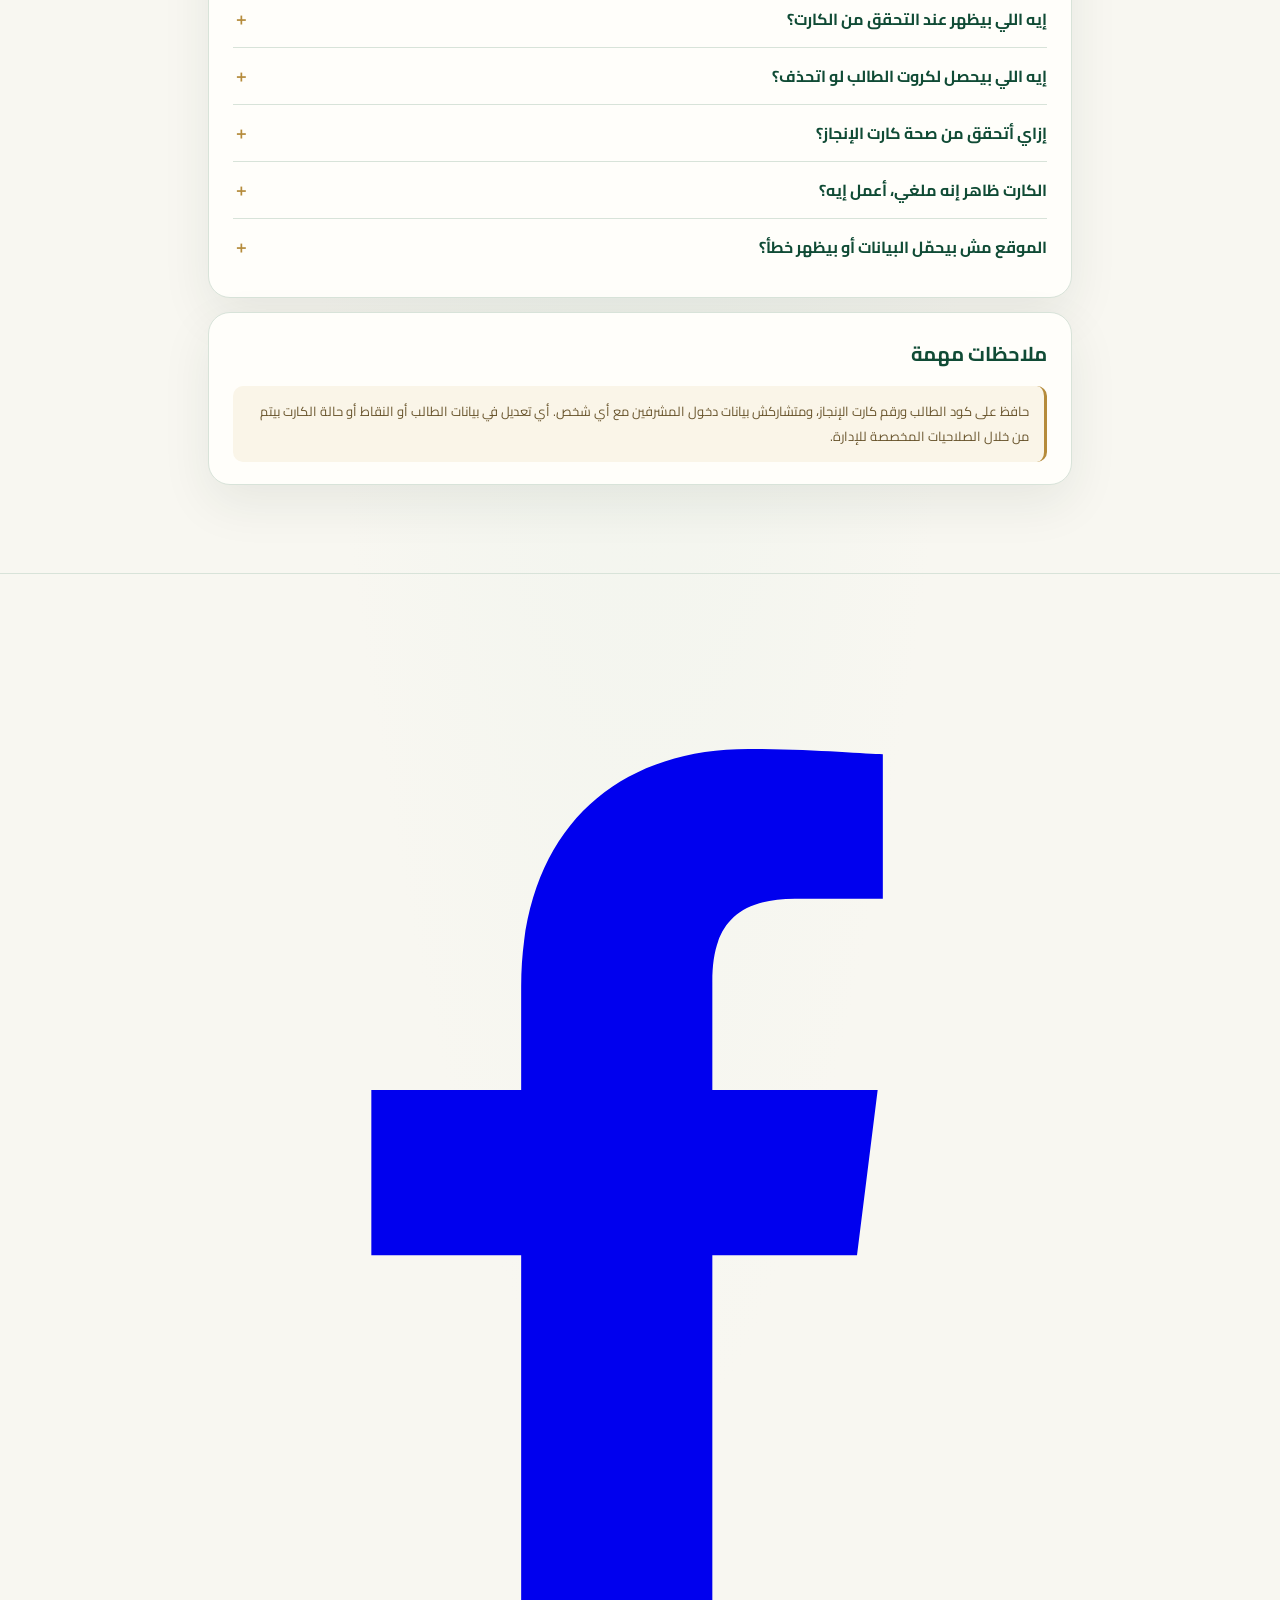
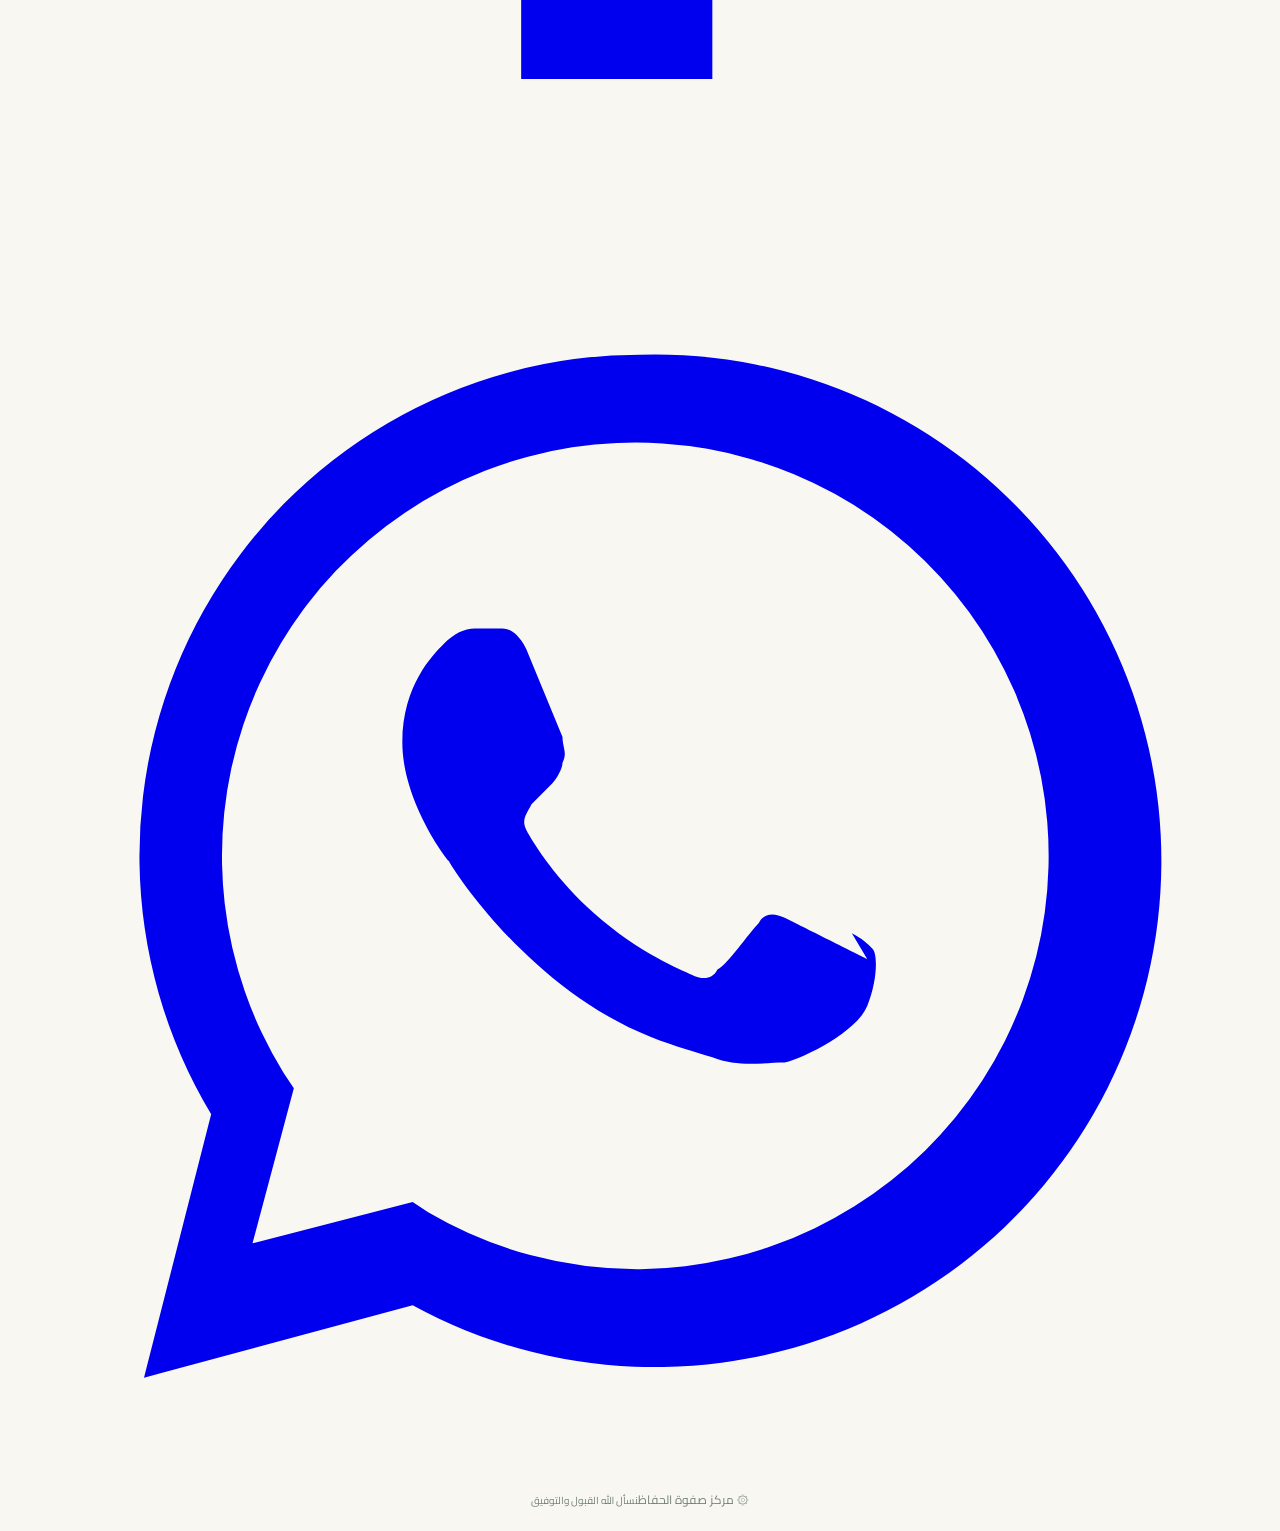
==== commit 75dca80a: "Document Sultan level threshold" ====
--- a/help.html
+++ b/help.html
@@ -40,6 +40,7 @@
 <details><summary>ليه مش لاقي اسمي في ترتيب المتصدرين؟</summary><p>لوحة المتصدرين بتعرض أفضل عشرة طلاب في الترتيب العام، أو أفضل الطلاب داخل المجموعة المختارة؛ عدم ظهور الاسم في القائمة لا يعني بالضرورة عدم وجود نقاط للطالب.</p></details>
 <details><summary>إيه الفرق بين الترتيب العام وترتيب المجموعة؟</summary><p>الترتيب العام بيقارن إجمالي نقاط الطلاب النشطين في المركز كله، أما ترتيب المجموعة فبيظهر أفضل الطلاب داخل المجموعة اللي تختارها. لو أكتر من طالب متساويين في النقاط، بيظهروا في نفس المركز مع توضيح «مكرر»، والمراكز اللي بعدهم بتكمل بالترتيب المعتاد.</p></details>
 <details><summary>تاريخ آخر تحديث للترتيب معناه إيه؟</summary><p>التاريخ والوقت المعروضين تحت عنوان لوحات الشرف بيوضحوا آخر وقت اتسجل فيه تغيير مؤثر على ترتيب الطلاب النشطين، زي تعديل النقاط أو بيانات الطالب اللي بتأثر على الترتيب.</p></details>
+<details><summary>إمتى الطالب بيدخل المستوى السلطاني؟</summary><p>الطالب بيدخل المستوى السلطاني تلقائيًا بمجرد وصول إجمالي نقاطه التراكمية إلى 400 نقطة.</p></details>
 <details><summary>إزاي أتابع رحلة إنجاز الطالب؟</summary><p>من إدارة الطلاب ابحث عن الطالب وافتح ملفه. هتلاقي قسم «رحلة إنجاز الطالب» وفيه تسلسل زمني لعمليات إضافة وخصم النقاط والمستويات اللي وصل لها الطالب.</p></details>
 <details><summary>فين سجل كروت إنجاز الطالب؟</summary><p>من ملف الطالب في إدارة الطلاب هتلاقي «سجل كروت الإنجاز»، وفيه رقم كل إصدار وتاريخ إصداره وحالته، وأي سبب وتاريخ لإلغاء الاعتماد.</p></details>
 <details><summary>فين ألاقي نتائج التحديات القديمة؟</summary><p>من الصفحة الرئيسية انزل إلى «أرشيف التحديات»، وافتح الشهر المطلوب، وبعدها اختار نتيجة الأسبوع أو نتيجة الشهر المتاحة.</p></details>
